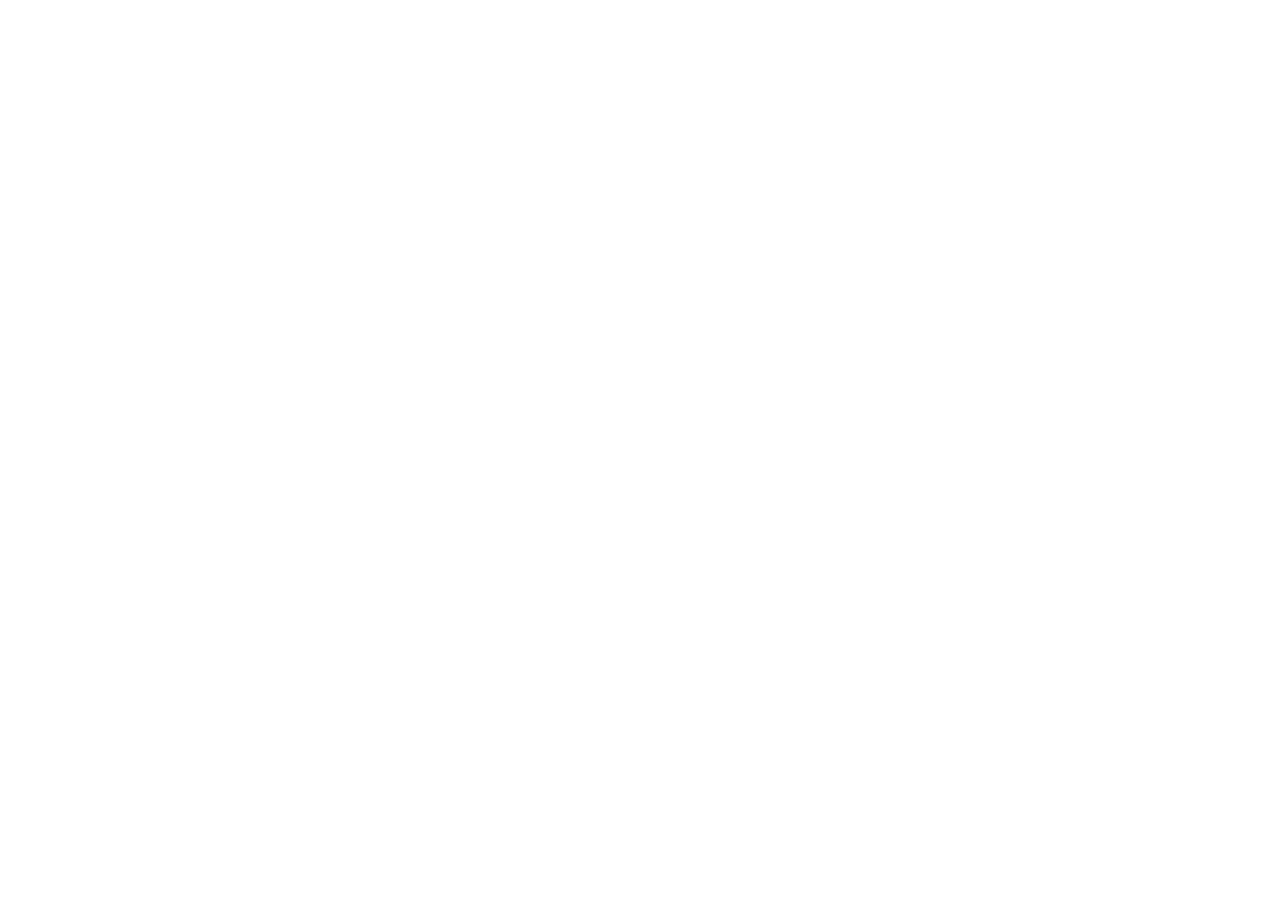
==== day-3/index.html @ e7c768b0 "Publish Hind's cinematic exam-week room experiences" ====
<!doctype html>
<html lang="en"><head><meta charset="UTF-8"><meta name="viewport" content="width=device-width,initial-scale=1,viewport-fit=cover"><meta name="theme-color" content="#030711"><title>Hind's Week of Light</title><meta name="description" content="Eight cinematic moments of love and encouragement for Hind's exam week."><link rel="preconnect" href="https://fonts.googleapis.com"><link rel="preconnect" href="https://fonts.gstatic.com" crossorigin><link href="https://fonts.googleapis.com/css2?family=Cormorant+Garamond:wght@500;600;700&family=Manrope:wght@400;500;600;700&display=swap" rel="stylesheet"><link rel="stylesheet" href="/hind-exam-week/styles.css"><link rel="stylesheet" href="/hind-exam-week/rooms.css"></head><body><canvas id="fx"></canvas><main id="app"></main><script src="/hind-exam-week/app.js"></script></body></html>
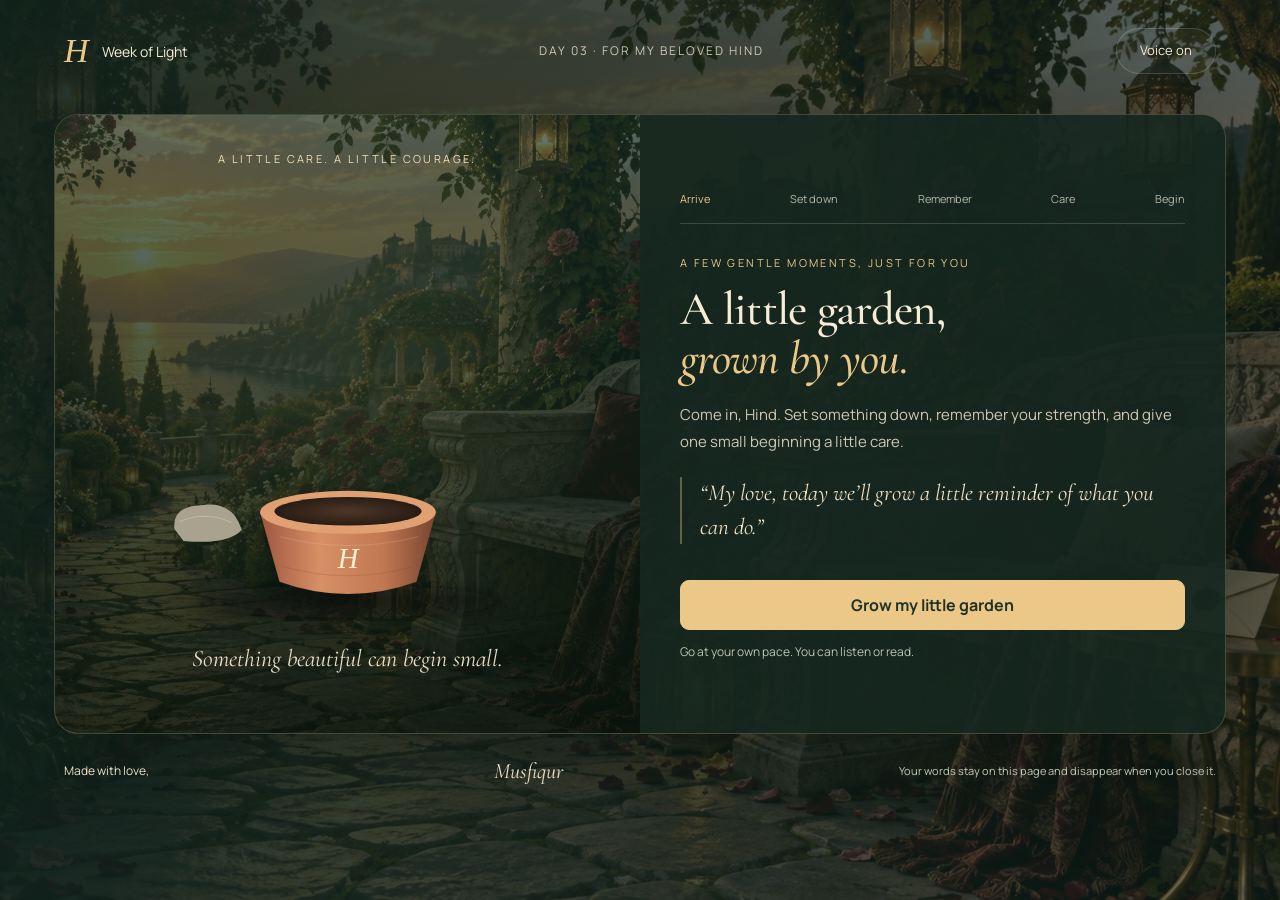
==== commit 8eda88ad: "Create Hind's Day 3 interactive garden of calm and encouragement" ====
--- a/day-3/index.html
+++ b/day-3/index.html
@@ -1,2 +1,11 @@
 <!doctype html>
-<html lang="en"><head><meta charset="UTF-8"><meta name="viewport" content="width=device-width,initial-scale=1,viewport-fit=cover"><meta name="theme-color" content="#030711"><title>Hind's Week of Light</title><meta name="description" content="Eight cinematic moments of love and encouragement for Hind's exam week."><link rel="preconnect" href="https://fonts.googleapis.com"><link rel="preconnect" href="https://fonts.gstatic.com" crossorigin><link href="https://fonts.googleapis.com/css2?family=Cormorant+Garamond:wght@500;600;700&family=Manrope:wght@400;500;600;700&display=swap" rel="stylesheet"><link rel="stylesheet" href="/hind-exam-week/styles.css"><link rel="stylesheet" href="/hind-exam-week/rooms.css"></head><body><canvas id="fx"></canvas><main id="app"></main><script src="/hind-exam-week/app.js"></script></body></html>
+<html lang="en"><head><meta charset="utf-8"><meta name="viewport" content="width=device-width,initial-scale=1"><meta name="theme-color" content="#14271f"><meta name="robots" content="noindex,nofollow"><title>Day 3 · A Little Garden, Grown by You</title><meta name="description" content="A few gentle moments of calm, courage, and one small beginning. Made for Hind, with love."><link rel="preconnect" href="https://fonts.googleapis.com"><link rel="preconnect" href="https://fonts.gstatic.com" crossorigin><link href="https://fonts.googleapis.com/css2?family=Cormorant+Garamond:ital,wght@0,500;0,600;1,500&family=Manrope:wght@400;500;600;700&display=swap" rel="stylesheet"><link rel="stylesheet" href="garden.css?v=1"><script src="garden.js?v=1" defer></script></head>
+<body><div class="backdrop" aria-hidden="true"></div><header class="masthead"><a href="../day-2/">H <span>Week of Light</span></a><span class="day">DAY 03 · FOR MY BELOVED HIND</span><button id="sound" aria-pressed="true" aria-label="Turn narration off">Voice on</button></header>
+<main><section class="experience" aria-label="Grow your garden"><div class="garden" id="garden" data-stage="0"><div class="garden-light" aria-hidden="true"></div><p class="garden-label">A LITTLE CARE. A LITTLE COURAGE.</p>
+<svg id="plant-art" viewBox="0 0 460 460" role="img" aria-labelledby="plant-description"><title id="plant-description">An empty pot waiting for your first seed</title><defs><linearGradient id="pot"><stop stop-color="#9d5740"/><stop offset=".34" stop-color="#d78f65"/><stop offset=".7" stop-color="#c17852"/><stop offset="1" stop-color="#754431"/></linearGradient><linearGradient id="leaf"><stop stop-color="#acbf7a"/><stop offset=".48" stop-color="#779857"/><stop offset="1" stop-color="#395b34"/></linearGradient><radialGradient id="petal"><stop stop-color="#e1a356"/><stop offset=".48" stop-color="#f5ce81"/><stop offset="1" stop-color="#ffe9b1"/></radialGradient><radialGradient id="halo"><stop stop-color="#f9de93" stop-opacity=".38"/><stop offset="1" stop-color="#f9de93" stop-opacity="0"/></radialGradient><radialGradient id="soil"><stop stop-color="#4e3626"/><stop offset="1" stop-color="#281d16"/></radialGradient><filter id="soft"><feGaussianBlur stdDeviation="7"/></filter><filter id="shadow"><feDropShadow dx="0" dy="8" stdDeviation="7" flood-opacity=".25"/></filter></defs>
+<ellipse cx="230" cy="424" rx="148" ry="16" fill="#070e0a" opacity=".5" filter="url(#soft)"/>
+<g id="growing"><path d="M230 344 C245 290 215 250 237 197 S240 150 232 131" fill="none" stroke="#91a568" stroke-width="7" stroke-linecap="round"/><g class="leaf l1"><path d="M235 290 C178 292 156 251 151 229 C197 226 229 243 235 290" fill="url(#leaf)"/><path d="M164 240 Q204 259 235 290" fill="none" stroke="#c6ce8c" opacity=".55"/></g><g class="leaf l2"><path d="M230 254 C242 205 278 190 312 196 C302 234 273 261 230 254" fill="url(#leaf)"/><path d="M230 254 Q274 220 303 203" fill="none" stroke="#c6ce8c" opacity=".55"/></g><g class="leaf l3"><path d="M240 204 C211 196 187 180 190 151 C220 147 246 172 240 204" fill="url(#leaf)"/><path d="M239 203 L196 158" fill="none" stroke="#c6ce8c" opacity=".5"/></g><g id="flower" transform="translate(232 125)"><circle r="106" fill="url(#halo)"/><g id="petals"></g><circle r="17" fill="#9d602d"/><circle r="11" fill="#be8740"/><g fill="#f4d689"><circle cx="-5" cy="-5" r="2"/><circle cx="6" cy="-3" r="2"/><circle cx="0" cy="5" r="2"/><circle cx="-8" cy="5" r="1.5"/><circle cx="7" cy="7" r="1.5"/></g></g><ellipse id="bud" cx="233" cy="137" rx="12" ry="20" fill="#abbd75"/></g>
+<g filter="url(#shadow)"><path d="M144 337 L163 405 Q230 429 297 405 L316 337Z" fill="url(#pot)"/><ellipse cx="230" cy="337" rx="86" ry="21" fill="#e0a071"/><ellipse cx="230" cy="336" rx="72" ry="14" fill="url(#soil)"/><path d="M163 361 Q230 378 299 361" fill="none" stroke="#f6c292" opacity=".24"/><path d="M166 390 Q230 408 294 390" fill="none" stroke="#6f3f2d" opacity=".18"/><text x="230" y="391" text-anchor="middle" fill="#fff0d4" font-size="28" font-family="Georgia,serif" font-style="italic">H</text></g><ellipse id="seed" cx="230" cy="331" rx="8" ry="5" fill="#e9bf71"/>
+<g id="water" fill="#c5e9ec"><path d="M260 50 Q245 76 260 78 Q275 76 260 50"/><path d="M286 90 Q273 114 286 116 Q299 114 286 90"/><path d="M266 136 Q256 154 266 156 Q276 154 266 136"/><path d="M244 180 Q232 202 244 204 Q256 202 244 180"/></g><g id="stone"><path d="M60 353 Q58 331 86 330 Q117 325 126 354 Q113 369 69 365Z" fill="#a8a28e"/><path d="M65 346 Q91 335 116 347" fill="none" stroke="#d4cbb2" opacity=".55"/></g></svg>
+<p class="garden-caption" id="garden-caption">Something beautiful can begin small.</p><div class="glimmers" aria-hidden="true"></div></div>
+<div class="panel"><nav class="progress" aria-label="Your garden journey"><span class="active">Arrive</span><span>Set down</span><span>Remember</span><span>Care</span><span>Begin</span></nav><div id="content"></div><div class="voice-bar" id="voice-bar" hidden><button id="replay">Hear this message</button><button id="pause">Pause</button><span id="audio-status" role="status"></span></div><details id="read-along" hidden><summary>Read the whole message</summary><p id="transcript"></p></details><p id="live" class="sr-only" aria-live="polite"></p></div></section><footer>Made with love, <em>Musfiqur</em><span>Your words stay on this page and disappear when you close it.</span></footer></main><audio id="narration" preload="none"></audio></body></html>
--- a/day-3/garden.css
+++ b/day-3/garden.css
@@ -0,0 +1,5 @@
+:root{color-scheme:dark;--ink:#f7ecd6;--muted:#d0c7b4;--gold:#ebc788;--line:#ffffff29}*{box-sizing:border-box}body{margin:0;min-height:100vh;background:#102019;color:var(--ink);font:16px/1.65 Manrope,Arial,sans-serif}.backdrop{position:fixed;inset:0;background:linear-gradient(90deg,#10231deb,#10231d9e),url('../day-2/assets/garden.jpg') center/cover;z-index:-1}.masthead{max-width:1440px;margin:auto;padding:28px 5%;display:flex;justify-content:space-between;align-items:center;gap:16px}.masthead a{display:flex;gap:13px;align-items:center;color:var(--gold);text-decoration:none;font:italic 34px Georgia,serif}.masthead a span{font:14px Manrope,Arial,sans-serif;color:var(--ink)}.day{font-size:12px;letter-spacing:2px;color:var(--muted)}button,input{font:inherit}button{cursor:pointer;color:inherit;border:1px solid var(--line);background:#ffffff08;border-radius:10px;min-height:46px;padding:10px 16px;transition:background .25s,transform .25s,border-color .25s}button:hover{background:#ffffff12;border-color:#e8c88688}button:active{transform:translateY(1px)}button:focus-visible,a:focus-visible,input:focus-visible,summary:focus-visible{outline:3px solid var(--gold);outline-offset:4px}button:disabled{opacity:.55;cursor:default}.masthead button{font-size:13px;border-radius:30px;padding:8px 18px;min-width:100px}main{max-width:1240px;margin:12px auto 0;padding:0 34px}.experience{display:grid;grid-template-columns:1fr 1fr;min-height:620px;border:1px solid #f4ddb131;border-radius:24px;overflow:hidden;background:#15271fe8;box-shadow:0 35px 90px #050d0a59}.garden{position:relative;display:flex;flex-direction:column;justify-content:center;align-items:center;overflow:hidden;min-height:570px;background:radial-gradient(ellipse at 50% 38%,#72764630,transparent 65%),linear-gradient(#153128a6,#08160dde),url('../day-2/assets/garden.jpg') center/cover}.garden-light{position:absolute;inset:0;background:radial-gradient(ellipse at 50% 42%,#efc47a4d,transparent 65%);opacity:0;transition:opacity 2s}.garden[data-stage='4'] .garden-light,.garden[data-stage='5'] .garden-light,.garden[data-stage='6'] .garden-light{opacity:1}.garden-label{position:relative;margin:0;color:#f3deb5;font-size:11px;letter-spacing:2.4px}.garden svg{position:relative;width:100%;max-width:470px;display:block;overflow:visible}.garden-caption{position:relative;text-align:center;color:#ecdfc6;font:italic 24px/1.35 'Cormorant Garamond',Georgia,serif;margin:5px 24px 22px;max-width:350px}.panel{padding:34px 40px 30px;align-self:center;min-width:0}.progress{display:flex;gap:14px;justify-content:space-between;border-bottom:1px solid var(--line);margin-bottom:30px;padding-bottom:15px}.progress span{font-size:11px;color:#b1b9a8;white-space:nowrap}.progress span.active{color:var(--gold)}.eyebrow{color:var(--gold);font-size:11px;letter-spacing:2.4px;margin:0 0 12px}h1{font:500 47px/1.05 'Cormorant Garamond',Georgia,serif;letter-spacing:-.7px;margin:0 0 18px}h1 em{font-weight:500;color:var(--gold)}h1:focus{outline:none}p{margin:0 0 18px}.intro{color:var(--muted);font-size:15px;line-height:1.8}.love-note{font:italic 23px/1.45 'Cormorant Garamond',Georgia,serif;color:#efe1c4;border-left:2px solid #c7a97173;padding-left:18px;margin:22px 0}.primary{background:var(--gold);color:#203126;border-color:var(--gold);font-weight:700;min-height:50px;margin-top:14px;width:100%;border-radius:9px}.primary:hover{background:#f5dba7;color:#102019}.secondary{display:block;border:0;background:none;padding:10px 0;color:var(--muted);font-size:13px;margin:4px auto}.choices{display:grid;gap:9px;margin:17px 0}.choice{text-align:left;font-size:14px;padding:12px 15px}.choice.selected{border-color:var(--gold);background:#e6c98913;color:#ffdc9d}label{display:block;font-size:13px;color:var(--muted);margin:14px 0 7px}input{width:100%;min-height:48px;background:#091c1670;color:#f9efd9;border:1px solid #c5c9b943;border-radius:8px;padding:12px;font-size:16px}input::placeholder{color:#b4bead}.small{font-size:12px;color:#bac5b4;margin:12px 0 0}.response{padding:16px 0 0;color:#ecdcba;font-size:14px}.response:empty{display:none}.voice-bar{display:flex;align-items:center;gap:12px;border-top:1px solid var(--line);padding-top:16px;margin-top:25px;flex-wrap:wrap}.voice-bar button{padding:4px 0;border:0;background:none;font-size:12px;color:var(--gold);min-height:34px}.voice-bar button#pause{color:var(--muted)}#audio-status{font-size:11px;color:var(--muted)}details{font-size:12px;margin-top:8px;color:var(--muted)}summary{cursor:pointer;width:fit-content;min-height:30px}#transcript{font-size:14px;line-height:1.85;margin-top:12px;white-space:pre-line}.care-orbit{width:130px;height:130px;border:1px solid #edd39480;border-radius:50%;margin:22px auto;display:grid;place-content:center;background:radial-gradient(#f3d18929,transparent 70%);box-shadow:0 0 40px #c6b77813;animation:breathe 8s ease-in-out infinite}.care-orbit span{font:italic 29px Georgia,serif;color:var(--gold)}.care-label{text-align:center;min-height:78px;color:#eee2c7}.care-label b{display:block;font-size:17px;margin-bottom:6px}.care-label small{font-size:14px;color:var(--muted)}.letter{background:#f3e6c8;color:#344331;border-radius:4px;padding:26px 24px;box-shadow:0 12px 30px #0002}.letter .eyebrow{color:#77603c}.letter p{font-size:15px;line-height:1.8}.letter .signature{font:italic 27px 'Cormorant Garamond',Georgia,serif;margin-bottom:0}.keepsake{border-top:1px solid #3c4b3429;border-bottom:1px solid #3c4b3429;padding:12px 0;margin:16px 0}.keepsake span{display:block;font-size:11px;letter-spacing:1.2px;color:#76674c;margin-bottom:6px}.keepsake p{margin:0;overflow-wrap:anywhere}.clock{font:500 64px/1.1 'Cormorant Garamond',Georgia,serif;color:var(--gold);text-align:center;margin:25px 0;font-variant-numeric:tabular-nums}.timer-actions{display:flex;gap:10px;margin-top:16px}.timer-actions button{flex:1;font-size:13px}.finished-line{font:italic 24px/1.3 'Cormorant Garamond',Georgia,serif;color:var(--gold);margin:20px 0}footer{display:flex;align-items:center;justify-content:space-between;padding:24px 10px 32px;color:#eee0c5;font-size:12px;gap:16px}footer em{font:italic 22px 'Cormorant Garamond',Georgia,serif;margin-left:8px}footer span{font-size:11px;color:#c4cbb8}.sr-only{position:absolute;width:1px;height:1px;padding:0;overflow:hidden;clip:rect(0,0,0,0);white-space:nowrap}[hidden]{display:none!important}#content{animation:arrive .55s ease-out}.glimmers{position:absolute;inset:0;pointer-events:none}.glimmers i{position:absolute;width:3px;height:3px;border-radius:50%;background:#f3d291;box-shadow:0 0 10px #f5d485;animation:drift 9s infinite ease-in-out;opacity:0}#seed{opacity:0;transition:opacity 1s}#growing{transform-origin:230px 345px;transform:scaleY(0);transition:transform 1.6s ease-in-out}.leaf{transform:scale(0);transform-origin:230px 260px;transition:transform 1.8s ease-out}#flower{opacity:0;transition:opacity 2.2s}#petals{transform:scale(.1);transition:transform 3s cubic-bezier(.25,.8,.25,1)}#water{opacity:0;pointer-events:none}#stone{transition:transform 1.4s,opacity 1.4s}.stone-away #stone{transform:translate(-90px,12px);opacity:.2}.planted #seed{opacity:1}.watered #growing{transform:scaleY(.62)}.watered .l1{transform:scale(1)}.care-2 #growing{transform:scaleY(.85)}.care-2 .l2{transform:scale(1)}.care-3 #growing,.bloomed #growing{transform:scaleY(1)}.care-3 .leaf,.bloomed .leaf{transform:scale(1)}.bloomed #flower{opacity:1}.bloomed #petals{transform:scale(1)}.bloomed #bud{opacity:0}.pouring #water{animation:pour 1.3s ease-in-out}.bloomed #growing{animation:sway 7s 2s ease-in-out infinite}
+@keyframes arrive{from{opacity:0;transform:translateY(8px)}to{opacity:1;transform:translateY(0)}}@keyframes pour{0%{opacity:0;transform:translate(60px,-20px)}25%{opacity:.9}90%{opacity:.7}100%{opacity:0;transform:translate(-10px,180px)}}@keyframes breathe{50%{transform:scale(1.09);box-shadow:0 0 55px #c6b77825}}@keyframes drift{0%,100%{opacity:0;transform:translate(0,30px)}50%{opacity:.6;transform:translate(15px,-40px)}}@keyframes sway{0%,100%{transform:rotate(-1deg)}50%{transform:rotate(1deg)}}
+@media(min-width:1300px){.experience{min-height:650px}}@media(max-width:850px){main{padding:0 18px}.masthead{padding:20px 24px}.day{font-size:10px;letter-spacing:1px}.masthead a span{display:none}.experience{grid-template-columns:42% 58%}.panel{padding:28px}.progress{gap:8px}.progress span{font-size:10px}h1{font-size:40px}.garden-label{font-size:9px;letter-spacing:1px}.garden-caption{font-size:22px}footer{align-items:flex-start;flex-direction:column;gap:2px}}
+@media(max-width:600px){main{margin-top:0;padding:0 12px}.masthead{padding:15px 20px}.masthead button{min-width:auto;min-height:42px;padding:6px 12px}.day{max-width:170px;text-align:center;font-size:9px;letter-spacing:1.3px}.experience{display:flex;flex-direction:column;border-radius:17px}.garden{min-height:0;height:285px;flex-shrink:0;padding:10px 0 0}.garden svg{width:255px;margin-top:-12px}.garden-label{font-size:9px;margin:0;top:7px}.garden-caption{font-size:19px;position:absolute;bottom:5px;margin:0 25px;left:0;right:0;max-width:none;background:#10201866;border-radius:8px}.panel{padding:22px 23px 25px;width:100%}.progress{margin-bottom:24px;padding-bottom:13px}.progress span{font-size:10px}h1{font-size:39px}.intro{font-size:14px}.love-note{font-size:22px;margin:16px 0}.voice-bar{margin-top:18px}.choice{font-size:14px}.letter{padding:22px 19px}footer{padding:18px 10px 24px}.care-orbit{width:105px;height:105px;margin:16px auto}}
+@media(prefers-reduced-motion:reduce){*,*::before,*::after{animation:none!important;transition:none!important;scroll-behavior:auto!important}.glimmers{display:none}}
